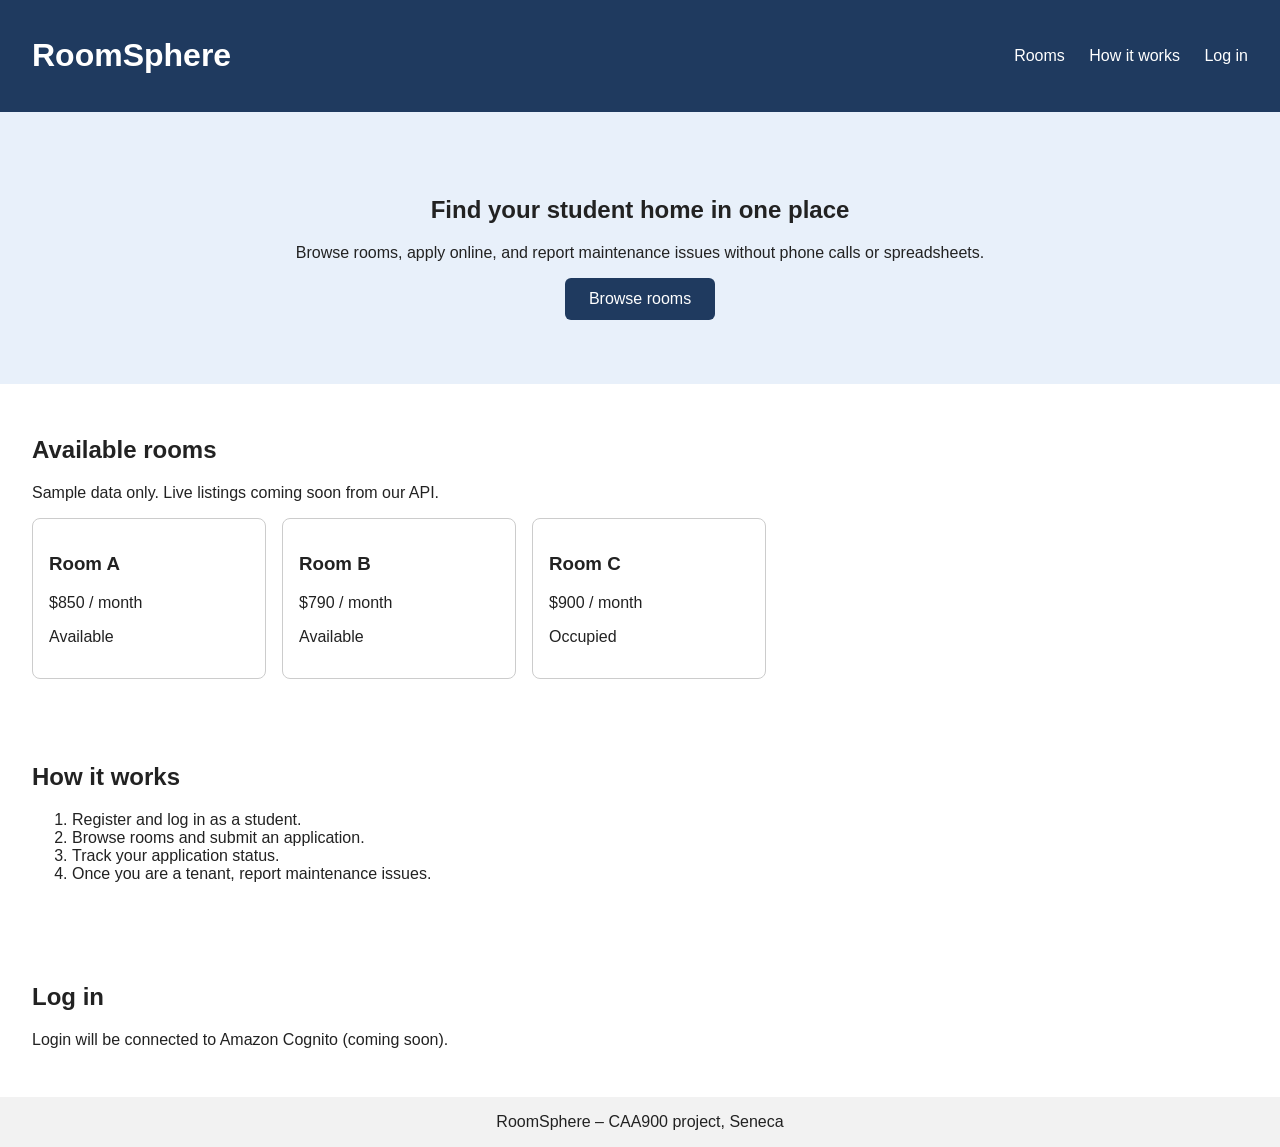
==== frontend/index.html @ a303e14d "index.html" ====
<!DOCTYPE html>
<html lang="en">
<head>
  <meta charset="UTF-8">
  <meta name="viewport" content="width=device-width, initial-scale=1">
  <title>RoomSphere – Student Accommodation</title>
  <link rel="stylesheet" href="styles.css">
</head>
<body>
  <header>
    <h1>RoomSphere</h1>
    <nav>
      <a href="#rooms">Rooms</a>
      <a href="#how">How it works</a>
      <a href="#login">Log in</a>
    </nav>
  </header>

  <section class="hero">
    <h2>Find your student home in one place</h2>
    <p>Browse rooms, apply online, and report maintenance issues without phone calls or spreadsheets.</p>
    <a class="button" href="#rooms">Browse rooms</a>
  </section>

  <section id="rooms">
    <h2>Available rooms</h2>
    <p>Sample data only. Live listings coming soon from our API.</p>
    <div class="cards">
      <div class="card"><h3>Room A</h3><p>$850 / month</p><p>Available</p></div>
      <div class="card"><h3>Room B</h3><p>$790 / month</p><p>Available</p></div>
      <div class="card"><h3>Room C</h3><p>$900 / month</p><p>Occupied</p></div>
    </div>
  </section>

  <section id="how">
    <h2>How it works</h2>
    <ol>
      <li>Register and log in as a student.</li>
      <li>Browse rooms and submit an application.</li>
      <li>Track your application status.</li>
      <li>Once you are a tenant, report maintenance issues.</li>
    </ol>
  </section>

  <section id="login">
    <h2>Log in</h2>
    <p>Login will be connected to Amazon Cognito (coming soon).</p>
  </section>

  <footer>RoomSphere – CAA900 project, Seneca</footer>
</body>
</html>
---- frontend/styles.css ----
body { font-family: Arial, sans-serif; margin: 0; color: #222; }
header { display: flex; justify-content: space-between; align-items: center;
         padding: 16px 32px; background: #1f3a5f; color: white; }
nav a { color: white; margin-left: 20px; text-decoration: none; }
.hero { padding: 64px 32px; text-align: center; background: #e8f0fa; }
.button { display: inline-block; padding: 12px 24px; background: #1f3a5f;
          color: white; text-decoration: none; border-radius: 6px; }
section { padding: 32px; }
.cards { display: flex; gap: 16px; flex-wrap: wrap; }
.card { border: 1px solid #ccc; border-radius: 8px; padding: 16px; width: 200px; }
footer { padding: 16px; text-align: center; background: #f2f2f2; }
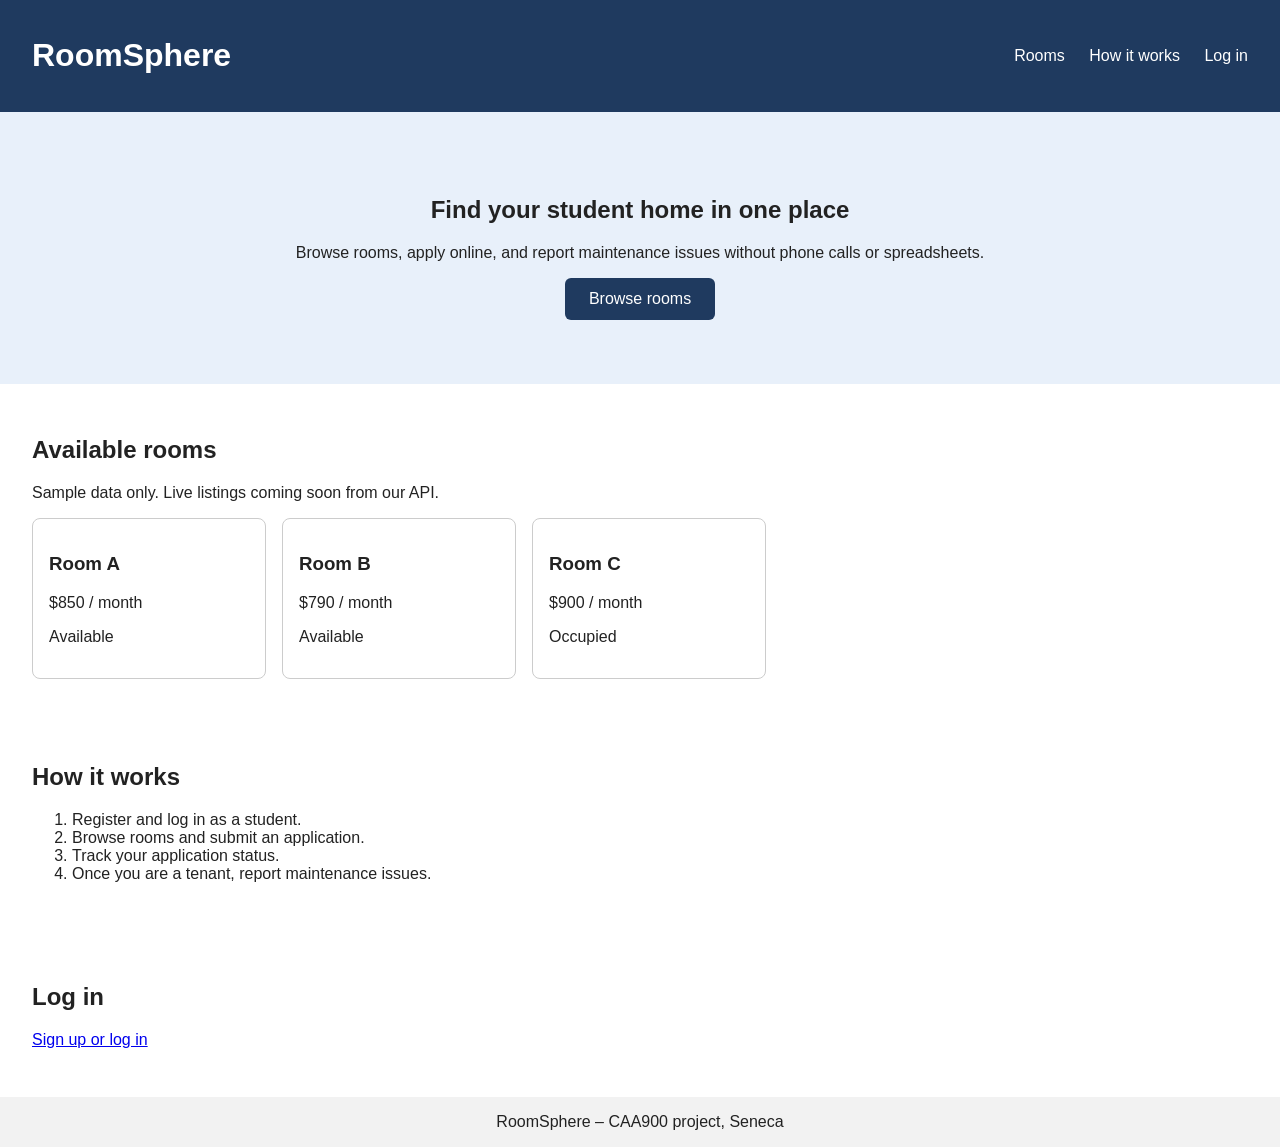
==== commit e73c3f44: "Link homepage to Cognito login page" ====
--- a/frontend/index.html
+++ b/frontend/index.html
@@ -12,7 +12,7 @@
     <nav>
       <a href="#rooms">Rooms</a>
       <a href="#how">How it works</a>
-      <a href="#login">Log in</a>
+      <a href="login.html">Log in</a>
     </nav>
   </header>
 
@@ -44,7 +44,7 @@
 
   <section id="login">
     <h2>Log in</h2>
-    <p>Login will be connected to Amazon Cognito (coming soon).</p>
+    <p><a href="login.html">Sign up or log in</a></p>
   </section>
 
   <footer>RoomSphere – CAA900 project, Seneca</footer>
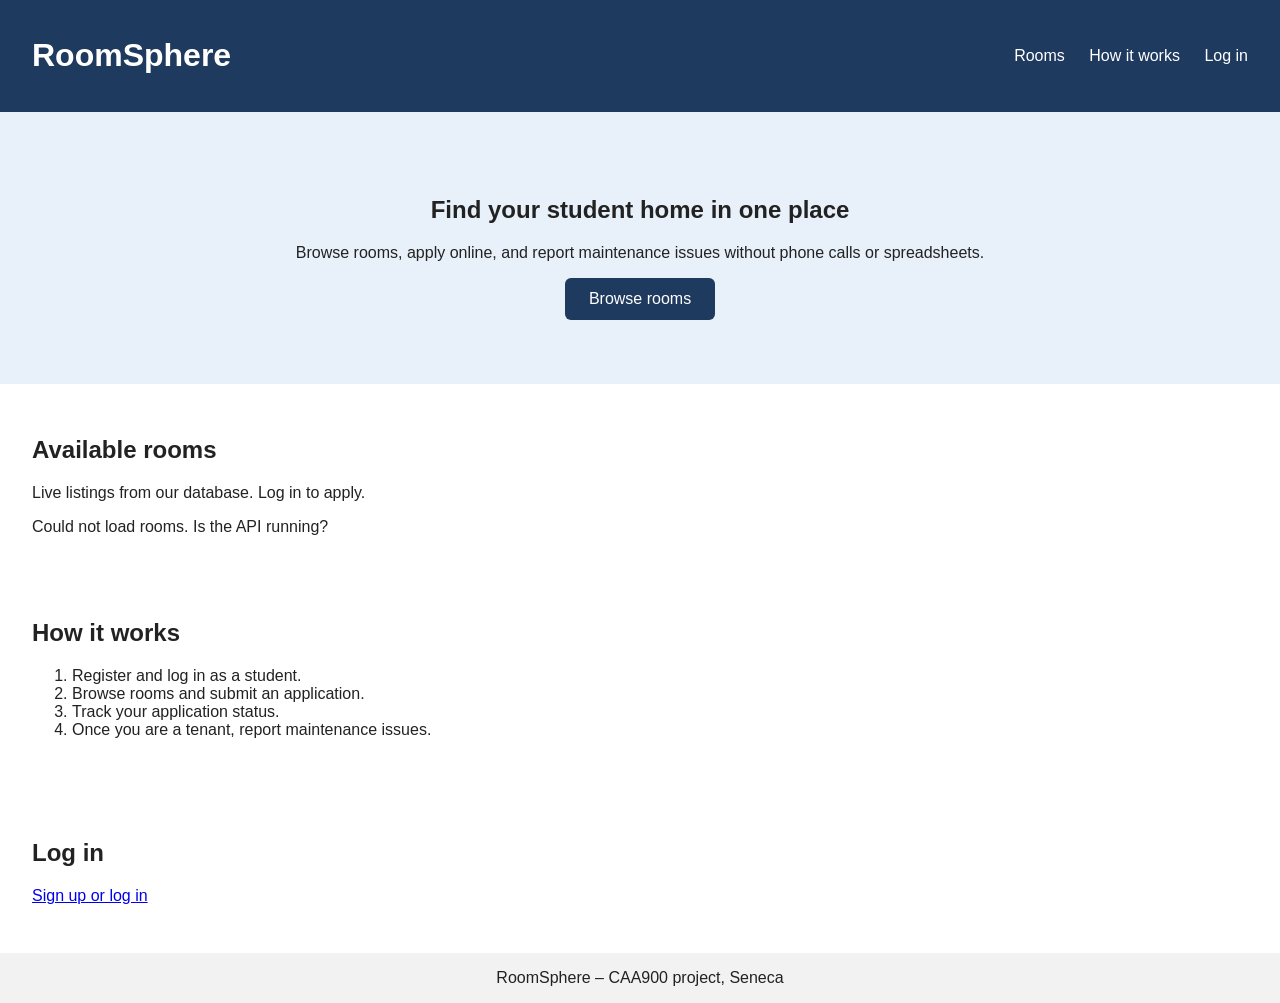
==== commit 3088bfcc: "Connect front end to API: rooms, apply, my applications, payment, owner dashboard" ====
--- a/frontend/index.html
+++ b/frontend/index.html
@@ -24,12 +24,8 @@
 
   <section id="rooms">
     <h2>Available rooms</h2>
-    <p>Sample data only. Live listings coming soon from our API.</p>
-    <div class="cards">
-      <div class="card"><h3>Room A</h3><p>$850 / month</p><p>Available</p></div>
-      <div class="card"><h3>Room B</h3><p>$790 / month</p><p>Available</p></div>
-      <div class="card"><h3>Room C</h3><p>$900 / month</p><p>Occupied</p></div>
-    </div>
+    <p>Live listings from our database. Log in to apply.</p>
+    <div id="room-list" class="cards"><p>Loading rooms...</p></div>
   </section>
 
   <section id="how">
@@ -48,5 +44,25 @@
   </section>
 
   <footer>RoomSphere – CAA900 project, Seneca</footer>
+
+  <script src="config.js"></script>
+  <script src="api.js"></script>
+  <script>
+    apiRequest('/rooms', 'GET', null, false)
+      .then((rooms) => {
+        const box = document.getElementById('room-list');
+        box.textContent = '';
+        rooms.forEach((room) => {
+          const card = makeEl('div', undefined, 'card');
+          card.append(makeEl('h3', room.title));
+          card.append(makeEl('p', '$' + Number(room.monthly_rent) + ' / month'));
+          card.append(makeEl('p', room.status));
+          box.append(card);
+        });
+      })
+      .catch(() => {
+        document.getElementById('room-list').textContent = 'Could not load rooms. Is the API running?';
+      });
+  </script>
 </body>
 </html>
--- a/frontend/styles.css
+++ b/frontend/styles.css
@@ -8,4 +8,12 @@
 section { padding: 32px; }
 .cards { display: flex; gap: 16px; flex-wrap: wrap; }
 .card { border: 1px solid #ccc; border-radius: 8px; padding: 16px; width: 200px; }
-footer { padding: 16px; text-align: center; background: #f2f2f2; }+.card input, .card button { margin-top: 8px; }
+footer { padding: 16px; text-align: center; background: #f2f2f2; }
+
+.ok { color: #1b7f3b; }
+.error { color: #b00020; }
+
+table { border-collapse: collapse; }
+th, td { border: 1px solid #ccc; padding: 8px 12px; text-align: left; }
+th { background: #e8f0fa; }
